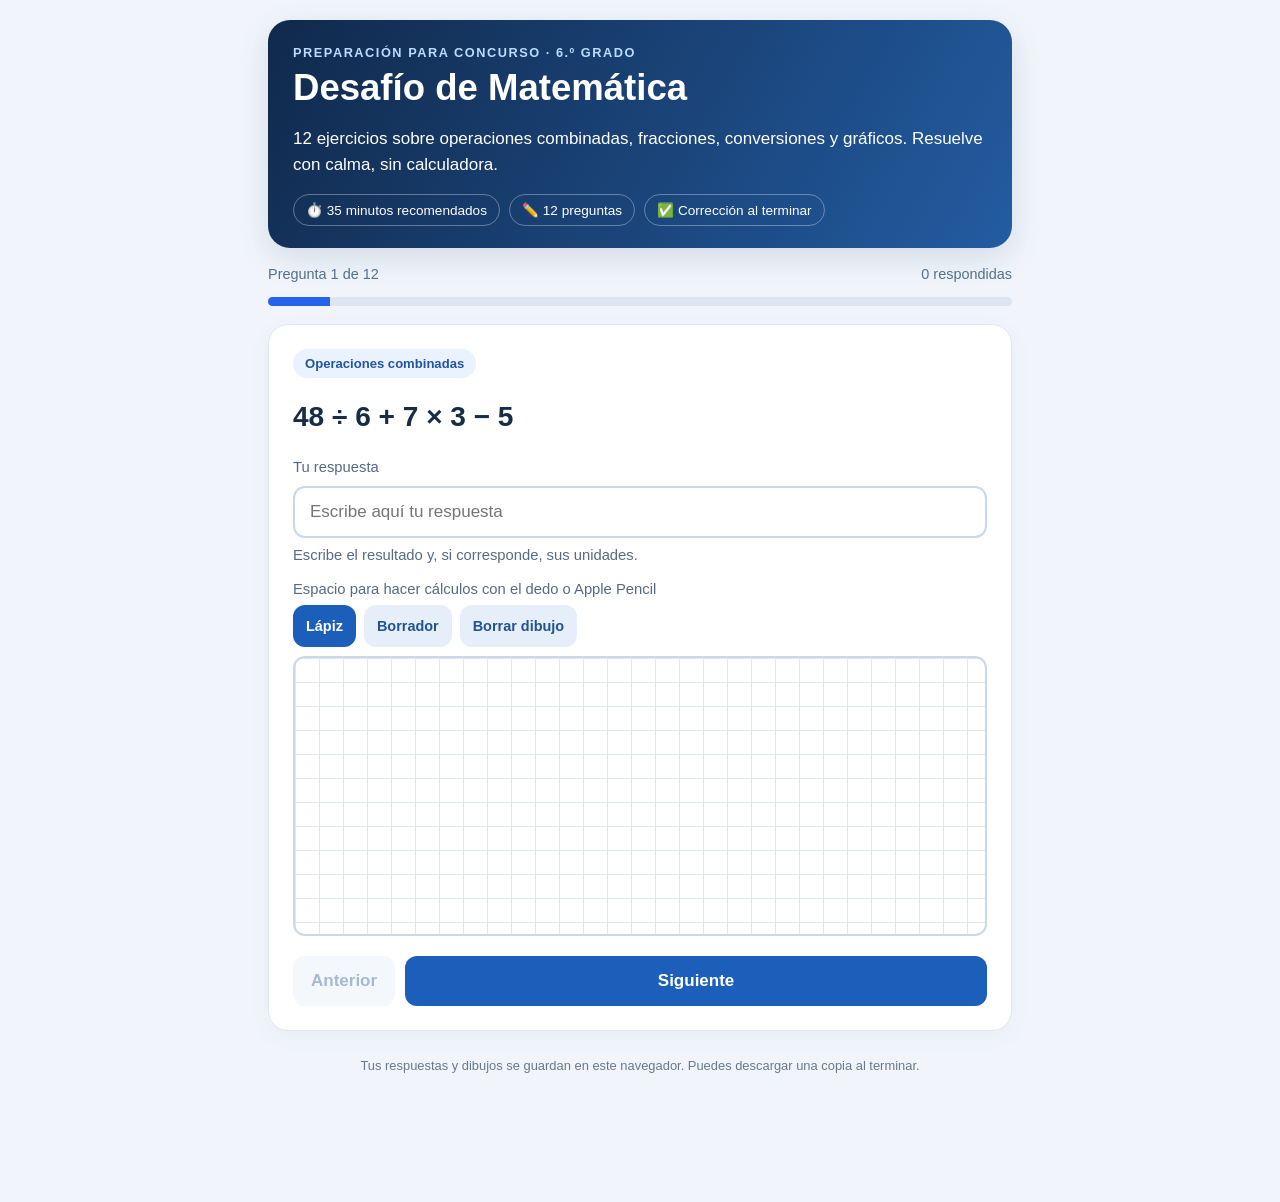
==== index.html @ 77cf6f6c "feat: publish sixth-grade math exam" ====
<!doctype html>
<html lang="es">
<head>
<meta charset="utf-8"><meta name="viewport" content="width=device-width, initial-scale=1, viewport-fit=cover">
<meta name="theme-color" content="#10294b"><title>Concurso de Matemática · Sexto grado</title>
<style>
:root{font-family:-apple-system,BlinkMacSystemFont,"Segoe UI",sans-serif;color:#172c45;background:#f1f5fb;font-size:17px}*{box-sizing:border-box}body{margin:0}.wrap{max-width:780px;margin:auto;padding:20px 18px 85px}.top{background:linear-gradient(120deg,#10294b,#235ca2);color:white;border-radius:22px;padding:25px 25px 22px;box-shadow:0 10px 32px #12345b21}h1{font-size:clamp(1.5rem,4vw,2.15rem);margin:7px 0}p{line-height:1.5}.eyebrow{font-size:.75rem;font-weight:800;letter-spacing:.12em;text-transform:uppercase;color:#bbdbff}.meta{display:flex;flex-wrap:wrap;gap:9px;margin-top:15px}.chip{border:1px solid #ffffff55;border-radius:99px;padding:7px 12px;font-size:.8rem}.progress{height:9px;background:#dce5f0;border-radius:50px;overflow:hidden;margin:15px 0 6px}.progress>div{height:100%;background:#2563eb;transition:width .2s}.status{display:flex;justify-content:space-between;align-items:center;gap:15px;margin-top:18px;font-size:.85rem;color:#52708d}.sheet{background:white;border:1px solid #dfe7f1;box-shadow:0 5px 25px #12345b0b;border-radius:20px;padding:24px;margin-top:18px}.topic{display:inline-flex;padding:7px 12px;background:#eaf2ff;border-radius:100px;font-size:.77rem;font-weight:750;color:#2255a0}.question{font-size:clamp(1.25rem,3.3vw,1.65rem);font-weight:750;line-height:1.45;margin:19px 0}.help{font-size:.87rem;color:#566a84}.input{font:inherit;border:2px solid #cad8e7;border-radius:12px;padding:14px 15px;width:100%;outline:none;margin:9px 0}.input:focus{border-color:#3679cf;box-shadow:0 0 0 4px #3679cf22}.btns{display:flex;gap:10px;margin:20px 0 0}.btn{border:0;border-radius:12px;font:inherit;font-weight:750;padding:14px 18px;cursor:pointer;min-height:50px}.primary{background:#1b5fbb;color:white;flex:1}.secondary{background:#e6eef9;color:#205390}.btn:disabled{opacity:.4;cursor:not-allowed}.visual{background:#f4f7fc;border:1px solid #e3eaf5;border-radius:12px;padding:17px 12px;margin:12px 0}.barrow{display:flex;align-items:center;gap:10px;margin:12px 0}.who{width:53px;font-weight:650}.bartrack{flex:1;background:#e0e8f3;height:21px;border-radius:5px;overflow:hidden}.barfill{background:#4a87d5;height:100%}.val{width:28px;font-variant-numeric:tabular-nums;text-align:right}.result{display:none}.results-head{padding:20px;border-radius:16px;background:#eff6ff;margin:18px 0}.score{font-weight:850;font-size:2.7rem;color:#205cae}.topic-result{display:flex;justify-content:space-between;border-bottom:1px solid #e1e8f1;padding:12px 0}.review{padding:15px 0;border-bottom:1px solid #e1e8f1}.bad{color:#a52c35}.good{color:#16724a}.review p{margin:7px 0}.small{font-size:.83rem;color:#586b7e}.actions{display:flex;gap:10px;flex-wrap:wrap;margin-top:22px}.actions .btn{flex:1}.footer{text-align:center;color:#66788e;font-size:.76rem;margin-top:25px}@media print{.top{background:#123c6a!important;-webkit-print-color-adjust:exact;print-color-adjust:exact}.btns,.actions,.status,.progress{display:none}.wrap{max-width:100%;padding:0}.sheet{break-inside:avoid}.result{display:block!important}}
.drawing-title{font-size:.87rem;color:#566a84;margin:18px 0 8px}.drawing-tools{display:flex;gap:8px;flex-wrap:wrap;margin-bottom:9px}.drawing-tools .btn{min-height:42px;padding:9px 13px;font-size:.85rem}.drawing-tools .selected{background:#1b5fbb;color:white}.drawing-wrap{border:2px solid #cad8e7;border-radius:12px;overflow:hidden;background-color:#fff;background-image:linear-gradient(#dce8f5 1px,transparent 1px),linear-gradient(90deg,#dce8f5 1px,transparent 1px);background-size:24px 24px}#drawing{display:block;width:100%;height:auto;aspect-ratio:5/2;touch-action:none;cursor:crosshair}.save-status{font-size:.78rem;min-height:1.3em;color:#52708d;margin:12px 0}.save-status.error{color:#a52c35;font-weight:700}.drawing-review{display:block;width:100%;max-width:620px;max-height:260px;object-fit:contain;border:1px solid #dce8f5;background:white;margin:8px 0}@media print{.drawing-tools,.export-action{display:none}#exam{display:none!important}}</style>
</head>
<body><main class="wrap">
<header class="top"><div class="eyebrow">Preparación para concurso · 6.º grado</div><h1>Desafío de Matemática</h1><p>12 ejercicios sobre operaciones combinadas, fracciones, conversiones y gráficos. Resuelve con calma, sin calculadora.</p><div class="meta"><span class="chip">⏱️ 35 minutos recomendados</span><span class="chip">✏️ 12 preguntas</span><span class="chip">✅ Corrección al terminar</span></div></header>
<section id="exam"><div class="status"><span id="count">Pregunta 1 de 12</span><span id="answered">0 respondidas</span></div><div class="progress"><div id="progress" style="width:0%"></div></div><section class="sheet"><span class="topic" id="topic"></span><div class="question" id="question"></div><div id="visual"></div><label for="answer" class="help">Tu respuesta</label><input id="answer" class="input" type="text" inputmode="text" autocomplete="off" spellcheck="false" placeholder="Escribe aquí tu respuesta" aria-label="Respuesta"><div id="tip" class="help"></div><div class="drawing-title">Espacio para hacer cálculos con el dedo o Apple Pencil</div><div class="drawing-tools"><button type="button" class="btn secondary selected" id="pen" aria-pressed="true">Lápiz</button><button type="button" class="btn secondary" id="eraser" aria-pressed="false">Borrador</button><button type="button" class="btn secondary" id="clear">Borrar dibujo</button></div><div class="drawing-wrap"><canvas id="drawing" aria-label="Espacio para escribir y dibujar la solución"></canvas></div><div class="btns"><button class="btn secondary" id="back">Anterior</button><button class="btn primary" id="next">Siguiente</button></div></section><p class="footer">Tus respuestas y dibujos se guardan en este navegador. Puedes descargar una copia al terminar.</p></section>
<div id="save-status" class="save-status" role="status" aria-live="polite"></div>
<section id="result" class="result sheet"><span class="topic">Informe de resultados</span><h2>¡Examen terminado!</h2><div class="results-head"><div class="score" id="score"></div><div id="summary"></div></div><h3>Resultado por tema</h3><div id="bytopic"></div><h3>Corrección de cada ejercicio</h3><div id="reviews"></div><div class="actions"><button class="btn secondary export-action" id="export">Descargar respuestas y dibujos</button><button class="btn secondary" onclick="window.print()">Imprimir o guardar PDF</button><button class="btn primary" id="restart">Hacerlo de nuevo</button></div></section>
</main>
<script>
'use strict';
const qs=[
{topic:'Operaciones combinadas',q:'48 ÷ 6 + 7 × 3 − 5',answers:['24'],display:'24',why:'Primero división y multiplicación: 8 + 21 − 5 = 24.'},
{topic:'Operaciones combinadas',q:'120 − [36 ÷ (3 + 3) × 4]',answers:['96'],display:'96',why:'(3 + 3) = 6. Después, de izquierda a derecha: 36 ÷ 6 × 4 = 24. Por último: 120 − 24 = 96.'},
{topic:'Operaciones combinadas',q:'5 × (18 − 6) + 3² × 2',answers:['78'],display:'78',why:'(18 − 6) = 12 y 3² = 9. Luego 5 × 12 + 9 × 2 = 60 + 18 = 78.'},
{topic:'Problemas típicos de fracciones',q:'Calcula 3/5 de 120.',answers:['72'],display:'72',why:'120 ÷ 5 × 3 = 72.'},
{topic:'Problemas típicos de fracciones',q:'¿Qué fracción de 45 representa 18? Simplifica.',answers:['2/5'],display:'2/5',why:'18/45, simplificando numerador y denominador entre 9, es 2/5.'},
{topic:'Problemas típicos de fracciones',q:'Los 3/4 de un número son 60. ¿Cuál es el número?',answers:['80'],display:'80',why:'Si 3/4 equivalen a 60, un cuarto es 20 y el total es 80.'},
{topic:'Conversión de unidades',q:'Convierte 3,75 km a metros.',answers:['3750'],display:'3750 m',why:'1 km = 1000 m. Por eso 3,75 × 1000 = 3750 m.'},
{topic:'Conversión de unidades',q:'Convierte 2 h 35 min a minutos.',answers:['155'],display:'155 minutos',why:'2 horas son 120 minutos; 120 + 35 = 155.'},
{topic:'Conversión de unidades',q:'Un tren sale a las 8:45 a. m. y llega a las 11:20 a. m. ¿Cuánto duró el viaje?',answers:['2h35min','155'],display:'2 h 35 min',why:'Desde 8:45 hasta 10:45 pasan 2 horas, y hasta las 11:20, 35 minutos más.'},
{topic:'Trabajo con gráficos',q:'En el gráfico, ¿cuántos libros leyeron entre Ana y Luis?',answers:['20'],display:'20 libros',why:'Ana leyó 12 libros y Luis 8; 12 + 8 = 20.'},
{topic:'Trabajo con gráficos',q:'¿Cuántos libros más leyó Ana que Marta?',answers:['6'],display:'6 libros',why:'Ana leyó 12 y Marta 6; 12 − 6 = 6.'},
{topic:'Trabajo con gráficos',q:'¿Qué fracción del total de libros corresponde a los de Luis? Simplifica.',answers:['4/13'],display:'4/13',why:'Se leyeron 12 + 8 + 6 = 26 libros. Luis leyó 8/26 = 4/13.'}
];
const $=id=>document.getElementById(id);let at=0;let responses=Array(qs.length).fill('');let strokes=Array.from({length:qs.length},()=>[]);let mode='pen',active=null,finished=false;const storageKey='examen_matematica_6to_ipad_v2';
const chart=`<div class="visual" role="img" aria-label="Libros leídos: Ana 12, Luis 8, Marta 6"><strong>Libros leídos durante un mes</strong>${[['Ana',12],['Luis',8],['Marta',6]].map(([n,v])=>`<div class="barrow"><span class="who">${n}</span><div class="bartrack"><div class="barfill" style="width:${v/12*100}%"></div></div><span class="val">${v}</span></div>`).join('')}</div>`;
function normalize(s){return String(s||'').toLowerCase().normalize('NFD').replace(/[\u0300-\u036f]/g,'').replace(/\s+/g,'').replace(/,/g,'.').replace(/minutos?|mins?\.?|horas?|hrs?\.?|metros?|m(?!in)|libros?/g,'').replace(/\.$/,'')}
function correct(q,a){return q.answers.some(x=>normalize(a)===normalize(x))}
function status(message,error=false){$('save-status').textContent=message;$('save-status').classList.toggle('error',error)}
function persist(){try{localStorage.setItem(storageKey,JSON.stringify({responses,strokes,at,finished}));status('Guardado en este navegador.')}catch(e){status('No se pudo guardar. Descarga una copia de tus respuestas antes de cerrar esta página.',true)}}
try{const data=JSON.parse(localStorage.getItem(storageKey)||'null');if(data&&Array.isArray(data.responses)&&data.responses.length===qs.length&&Array.isArray(data.strokes)&&data.strokes.length===qs.length){responses=data.responses.map(v=>typeof v==='string'?v:'');strokes=data.strokes.map(v=>Array.isArray(v)?v:[]);at=Number.isInteger(data.at)&&data.at>=0&&data.at<qs.length?data.at:0;finished=!!data.finished}}catch(e){setTimeout(()=>status('No se pudo recuperar el guardado anterior.',true),0)}
function save(){responses[at]=$('answer').value;persist()}
const canvas=$('drawing'),ctx=canvas.getContext('2d'),drawingWidth=900,drawingHeight=360;
function drawLine(c,line){if(!line.points?.length)return;c.globalCompositeOperation=line.mode==='eraser'?'destination-out':'source-over';c.beginPath();line.points.forEach(([x,y],i)=>i?c.lineTo(x*drawingWidth,y*drawingHeight):c.moveTo(x*drawingWidth,y*drawingHeight));c.strokeStyle='#17385e';c.lineWidth=line.mode==='eraser'?22:2.7;c.lineCap='round';c.lineJoin='round';c.stroke();if(line.points.length===1){c.beginPath();c.arc(line.points[0][0]*drawingWidth,line.points[0][1]*drawingHeight,c.lineWidth/2,0,Math.PI*2);c.fillStyle='#17385e';c.fill()}c.globalCompositeOperation='source-over'}
function redraw(){const r=canvas.getBoundingClientRect(),dpr=window.devicePixelRatio||1;if(!r.width||!r.height)return;canvas.width=Math.round(r.width*dpr);canvas.height=Math.round(r.height*dpr);ctx.setTransform(canvas.width/drawingWidth,0,0,canvas.height/drawingHeight,0,0);ctx.clearRect(0,0,drawingWidth,drawingHeight);strokes[at].forEach(line=>drawLine(ctx,line))}
function point(e){const r=canvas.getBoundingClientRect();return [Math.max(0,Math.min(1,(e.clientX-r.left)/r.width)),Math.max(0,Math.min(1,(e.clientY-r.top)/r.height))]}
canvas.addEventListener('pointerdown',e=>{if(active||e.button!==0)return;canvas.setPointerCapture(e.pointerId);active={id:e.pointerId,line:{mode,points:[point(e)]}};strokes[at].push(active.line);redraw();e.preventDefault()});
canvas.addEventListener('pointermove',e=>{if(!active||e.pointerId!==active.id)return;active.line.points.push(point(e));redraw();e.preventDefault()});
function endStroke(e){if(!active||e.pointerId!==active.id)return;if(e.type==='pointerup')active.line.points.push(point(e));active=null;persist();redraw()}
canvas.addEventListener('pointerup',endStroke);canvas.addEventListener('pointercancel',endStroke);canvas.addEventListener('lostpointercapture',endStroke);
function setMode(value){mode=value;for(const name of ['pen','eraser']){$(name).classList.toggle('selected',name===value);$(name).setAttribute('aria-pressed',String(name===value))}}
$('pen').onclick=()=>setMode('pen');$('eraser').onclick=()=>setMode('eraser');$('clear').onclick=()=>{if(strokes[at].length&&confirm('¿Borrar el dibujo de esta pregunta?')){strokes[at]=[];redraw();persist()}};
new ResizeObserver(redraw).observe(canvas);window.addEventListener('resize',redraw);
function render(){let q=qs[at];$('count').textContent=`Pregunta ${at+1} de ${qs.length}`;$('answered').textContent=`${responses.filter(x=>x.trim()).length} respondidas`;$('progress').style.width=`${(at+1)/qs.length*100}%`;$('topic').textContent=q.topic;$('question').textContent=q.q;$('visual').innerHTML=at>=9?chart:'';$('answer').value=responses[at];$('tip').textContent=at===8?'Puedes responder, por ejemplo, «2 h 35 min» o en minutos.':at===4||at===11?'Escribe la fracción como a/b.':'Escribe el resultado y, si corresponde, sus unidades.';$('back').disabled=at===0;$('next').textContent=at===qs.length-1?'Terminar y corregir':'Siguiente';redraw();window.scrollTo({top:0,behavior:'smooth'})}
$('answer').addEventListener('input',()=>{responses[at]=$('answer').value;persist();$('answered').textContent=`${responses.filter((x,i)=>i===at?$('answer').value.trim():x.trim()).filter(Boolean).length} respondidas`});
$('answer').addEventListener('keydown',e=>{if(e.key==='Enter'){e.preventDefault();$('next').click()}});
$('back').addEventListener('click',()=>{save();if(at>0){at--;persist();render()}});
$('next').addEventListener('click',()=>{save();if(at<qs.length-1){at++;persist();render()}else{if(responses.some(x=>!x.trim())&&!confirm('Hay preguntas sin responder. ¿Deseas terminar y corregir?'))return;grade()}});
function grade(){finished=true;persist();let total=qs.reduce((n,q,i)=>n+(correct(q,responses[i])?1:0),0);$('exam').style.display='none';$('result').style.display='block';$('score').textContent=`${total} / ${qs.length}`;$('summary').textContent=total>=10?'¡Muy bien! Podemos avanzar a ejercicios más difíciles.':total>=7?'Buen comienzo. Conviene reforzar los temas con errores.':total>=4?'Necesitamos practicar procedimientos básicos y volver a intentar.':'Vamos a reforzar los fundamentos paso a paso.';let topics=[...new Set(qs.map(q=>q.topic))];$('bytopic').innerHTML=topics.map(t=>{let ids=qs.map((q,i)=>q.topic===t?i:-1).filter(i=>i>=0);return `<div class="topic-result"><span>${t}</span><strong>${ids.filter(i=>correct(qs[i],responses[i])).length} / ${ids.length}</strong></div>`}).join('');$('reviews').innerHTML=qs.map((q,i)=>`<div class="review"><div class="small">${i+1}. ${q.topic}</div><strong>${q.q}</strong>${i>=9?chart:''}<p class="${correct(q,responses[i])?'good':'bad'}">${correct(q,responses[i])?'✓ Correcto':'✗ Revisar'} · Tu respuesta: ${escapeHtml(responses[i]||'(sin responder)')}</p><p><b>Respuesta:</b> ${q.display}</p><p class="small">${q.why}</p>${drawingImage(i)}</div>`).join('');window.scrollTo({top:0,behavior:'smooth'})}
function escapeHtml(str){return str.replace(/[&<>"']/g,ch=>({'&':'&amp;','<':'&lt;','>':'&gt;','"':'&quot;',"'":'&#39;'}[ch]))}
function drawingImage(i){if(!strokes[i].length)return '';const c=document.createElement('canvas');c.width=drawingWidth;c.height=drawingHeight;const x=c.getContext('2d');strokes[i].forEach(line=>drawLine(x,line));x.globalCompositeOperation='destination-over';x.fillStyle='#fff';x.fillRect(0,0,c.width,c.height);return `<img class="drawing-review" alt="Cálculos dibujados para la pregunta ${i+1}" src="${c.toDataURL('image/png')}">`}
$('export').onclick=()=>{const title='Respuestas y dibujos · Desafío de Matemática';const content=`<!doctype html><html lang="es"><meta charset="utf-8"><title>${title}</title><style>body{font:17px system-ui;max-width:800px;margin:30px auto;padding:15px;color:#172c45}article{break-inside:avoid;border-bottom:1px solid #ccd8e5;padding:14px 0}img{width:100%;max-width:700px;border:1px solid #ccd8e5}p{line-height:1.5}.visual{background:#f4f7fc;border:1px solid #e3eaf5;border-radius:12px;padding:17px 12px;margin:12px 0}.barrow{display:flex;align-items:center;gap:10px;margin:12px 0}.who{width:53px;font-weight:650}.bartrack{flex:1;background:#e0e8f3;height:21px;border-radius:5px;overflow:hidden}.barfill{background:#4a87d5;height:100%}.val{width:28px;font-variant-numeric:tabular-nums;text-align:right}</style><h1>${title}</h1><p>Resultado: ${$('score').textContent}</p>${qs.map((q,i)=>`<article><h2>${i+1}. ${escapeHtml(q.q)}</h2>${i>=9?chart:''}<p><b>Tu respuesta:</b> ${escapeHtml(responses[i]||'(sin responder)')}</p><p><b>Corrección:</b> ${correct(q,responses[i])?'Correcto':'Revisar'} · ${escapeHtml(q.display)}</p><p>${escapeHtml(q.why)}</p>${drawingImage(i)}</article>`).join('')}</html>`;const url=URL.createObjectURL(new Blob([content],{type:'text/html;charset=utf-8'}));const a=document.createElement('a');a.href=url;a.download='respuestas_matematica_6to.html';a.click();setTimeout(()=>URL.revokeObjectURL(url),60000)};
$('restart').addEventListener('click',()=>{if(!confirm('¿Borrar todas las respuestas y dibujos y empezar de nuevo?'))return;responses=Array(qs.length).fill('');strokes=Array.from({length:qs.length},()=>[]);at=0;finished=false;persist();$('result').style.display='none';$('exam').style.display='block';render()});render();if(finished)grade();
</script></body></html>
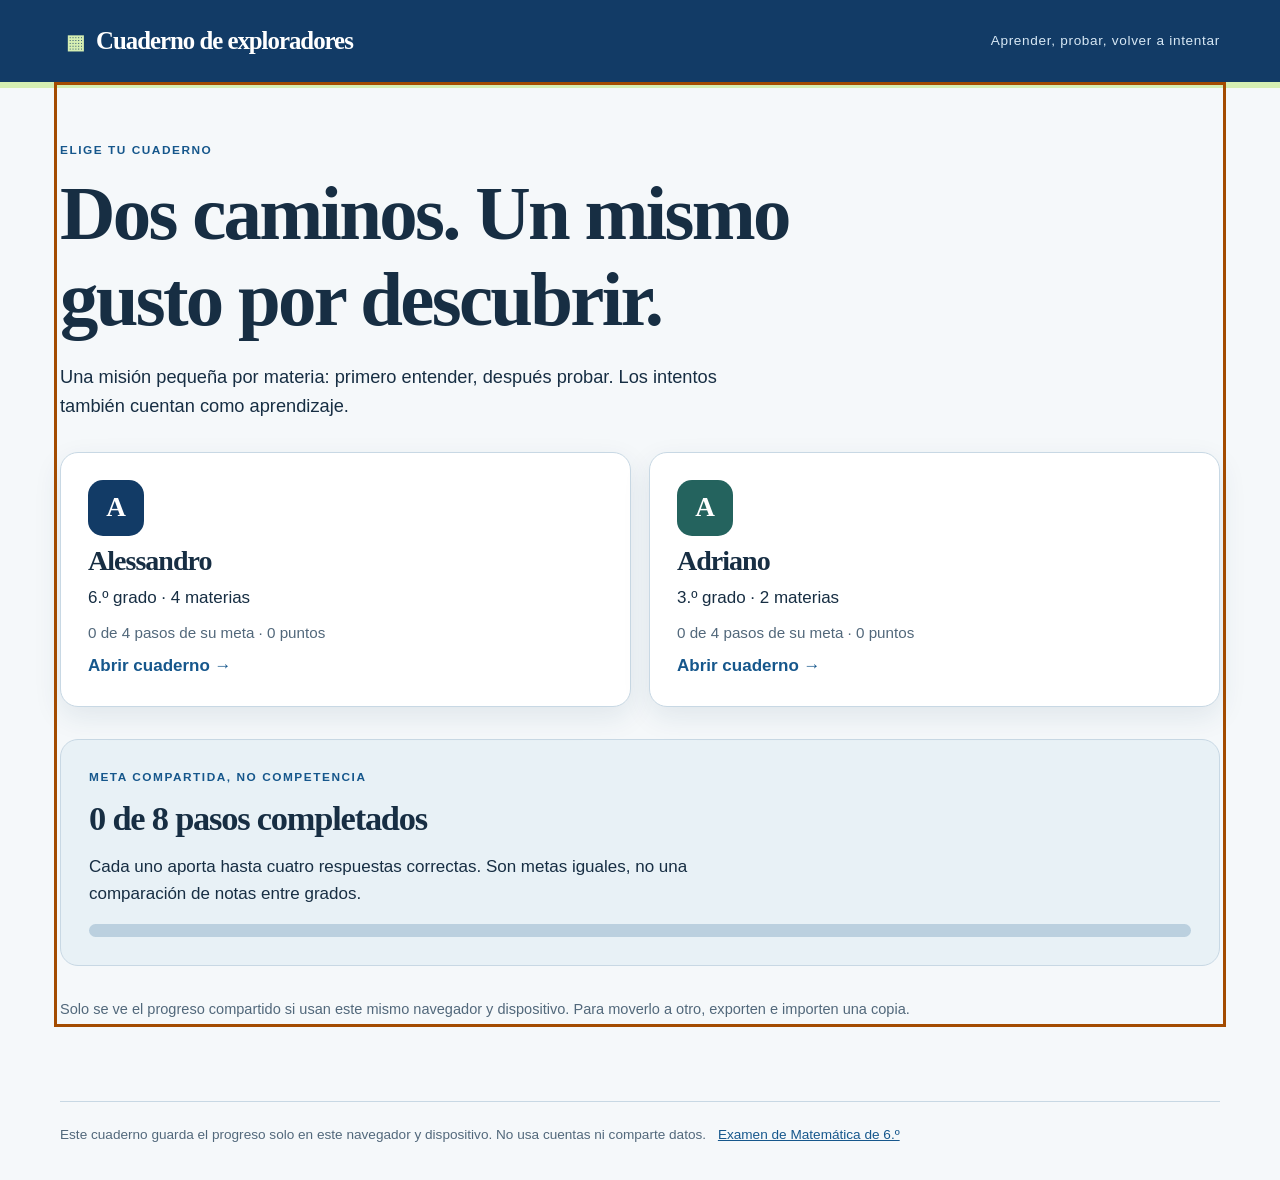
==== commit 557b77ce: "feat: publish learning portal with six pilot missions" ====
--- a/index.html
+++ b/index.html
@@ -1,61 +1,18 @@
 <!doctype html>
 <html lang="es">
 <head>
-<meta charset="utf-8"><meta name="viewport" content="width=device-width, initial-scale=1, viewport-fit=cover">
-<meta name="theme-color" content="#10294b"><title>Concurso de Matemática · Sexto grado</title>
-<style>
-:root{font-family:-apple-system,BlinkMacSystemFont,"Segoe UI",sans-serif;color:#172c45;background:#f1f5fb;font-size:17px}*{box-sizing:border-box}body{margin:0}.wrap{max-width:780px;margin:auto;padding:20px 18px 85px}.top{background:linear-gradient(120deg,#10294b,#235ca2);color:white;border-radius:22px;padding:25px 25px 22px;box-shadow:0 10px 32px #12345b21}h1{font-size:clamp(1.5rem,4vw,2.15rem);margin:7px 0}p{line-height:1.5}.eyebrow{font-size:.75rem;font-weight:800;letter-spacing:.12em;text-transform:uppercase;color:#bbdbff}.meta{display:flex;flex-wrap:wrap;gap:9px;margin-top:15px}.chip{border:1px solid #ffffff55;border-radius:99px;padding:7px 12px;font-size:.8rem}.progress{height:9px;background:#dce5f0;border-radius:50px;overflow:hidden;margin:15px 0 6px}.progress>div{height:100%;background:#2563eb;transition:width .2s}.status{display:flex;justify-content:space-between;align-items:center;gap:15px;margin-top:18px;font-size:.85rem;color:#52708d}.sheet{background:white;border:1px solid #dfe7f1;box-shadow:0 5px 25px #12345b0b;border-radius:20px;padding:24px;margin-top:18px}.topic{display:inline-flex;padding:7px 12px;background:#eaf2ff;border-radius:100px;font-size:.77rem;font-weight:750;color:#2255a0}.question{font-size:clamp(1.25rem,3.3vw,1.65rem);font-weight:750;line-height:1.45;margin:19px 0}.help{font-size:.87rem;color:#566a84}.input{font:inherit;border:2px solid #cad8e7;border-radius:12px;padding:14px 15px;width:100%;outline:none;margin:9px 0}.input:focus{border-color:#3679cf;box-shadow:0 0 0 4px #3679cf22}.btns{display:flex;gap:10px;margin:20px 0 0}.btn{border:0;border-radius:12px;font:inherit;font-weight:750;padding:14px 18px;cursor:pointer;min-height:50px}.primary{background:#1b5fbb;color:white;flex:1}.secondary{background:#e6eef9;color:#205390}.btn:disabled{opacity:.4;cursor:not-allowed}.visual{background:#f4f7fc;border:1px solid #e3eaf5;border-radius:12px;padding:17px 12px;margin:12px 0}.barrow{display:flex;align-items:center;gap:10px;margin:12px 0}.who{width:53px;font-weight:650}.bartrack{flex:1;background:#e0e8f3;height:21px;border-radius:5px;overflow:hidden}.barfill{background:#4a87d5;height:100%}.val{width:28px;font-variant-numeric:tabular-nums;text-align:right}.result{display:none}.results-head{padding:20px;border-radius:16px;background:#eff6ff;margin:18px 0}.score{font-weight:850;font-size:2.7rem;color:#205cae}.topic-result{display:flex;justify-content:space-between;border-bottom:1px solid #e1e8f1;padding:12px 0}.review{padding:15px 0;border-bottom:1px solid #e1e8f1}.bad{color:#a52c35}.good{color:#16724a}.review p{margin:7px 0}.small{font-size:.83rem;color:#586b7e}.actions{display:flex;gap:10px;flex-wrap:wrap;margin-top:22px}.actions .btn{flex:1}.footer{text-align:center;color:#66788e;font-size:.76rem;margin-top:25px}@media print{.top{background:#123c6a!important;-webkit-print-color-adjust:exact;print-color-adjust:exact}.btns,.actions,.status,.progress{display:none}.wrap{max-width:100%;padding:0}.sheet{break-inside:avoid}.result{display:block!important}}
-.drawing-title{font-size:.87rem;color:#566a84;margin:18px 0 8px}.drawing-tools{display:flex;gap:8px;flex-wrap:wrap;margin-bottom:9px}.drawing-tools .btn{min-height:42px;padding:9px 13px;font-size:.85rem}.drawing-tools .selected{background:#1b5fbb;color:white}.drawing-wrap{border:2px solid #cad8e7;border-radius:12px;overflow:hidden;background-color:#fff;background-image:linear-gradient(#dce8f5 1px,transparent 1px),linear-gradient(90deg,#dce8f5 1px,transparent 1px);background-size:24px 24px}#drawing{display:block;width:100%;height:auto;aspect-ratio:5/2;touch-action:none;cursor:crosshair}.save-status{font-size:.78rem;min-height:1.3em;color:#52708d;margin:12px 0}.save-status.error{color:#a52c35;font-weight:700}.drawing-review{display:block;width:100%;max-width:620px;max-height:260px;object-fit:contain;border:1px solid #dce8f5;background:white;margin:8px 0}@media print{.drawing-tools,.export-action{display:none}#exam{display:none!important}}</style>
+  <meta charset="utf-8">
+  <meta name="viewport" content="width=device-width, initial-scale=1">
+  <meta name="theme-color" content="#123b66">
+  <title>Cuaderno de exploradores</title>
+  <link rel="stylesheet" href="css/style.css">
+  <script type="module" src="js/app.mjs"></script>
 </head>
-<body><main class="wrap">
-<header class="top"><div class="eyebrow">Preparación para concurso · 6.º grado</div><h1>Desafío de Matemática</h1><p>12 ejercicios sobre operaciones combinadas, fracciones, conversiones y gráficos. Resuelve con calma, sin calculadora.</p><div class="meta"><span class="chip">⏱️ 35 minutos recomendados</span><span class="chip">✏️ 12 preguntas</span><span class="chip">✅ Corrección al terminar</span></div></header>
-<section id="exam"><div class="status"><span id="count">Pregunta 1 de 12</span><span id="answered">0 respondidas</span></div><div class="progress"><div id="progress" style="width:0%"></div></div><section class="sheet"><span class="topic" id="topic"></span><div class="question" id="question"></div><div id="visual"></div><label for="answer" class="help">Tu respuesta</label><input id="answer" class="input" type="text" inputmode="text" autocomplete="off" spellcheck="false" placeholder="Escribe aquí tu respuesta" aria-label="Respuesta"><div id="tip" class="help"></div><div class="drawing-title">Espacio para hacer cálculos con el dedo o Apple Pencil</div><div class="drawing-tools"><button type="button" class="btn secondary selected" id="pen" aria-pressed="true">Lápiz</button><button type="button" class="btn secondary" id="eraser" aria-pressed="false">Borrador</button><button type="button" class="btn secondary" id="clear">Borrar dibujo</button></div><div class="drawing-wrap"><canvas id="drawing" aria-label="Espacio para escribir y dibujar la solución"></canvas></div><div class="btns"><button class="btn secondary" id="back">Anterior</button><button class="btn primary" id="next">Siguiente</button></div></section><p class="footer">Tus respuestas y dibujos se guardan en este navegador. Puedes descargar una copia al terminar.</p></section>
-<div id="save-status" class="save-status" role="status" aria-live="polite"></div>
-<section id="result" class="result sheet"><span class="topic">Informe de resultados</span><h2>¡Examen terminado!</h2><div class="results-head"><div class="score" id="score"></div><div id="summary"></div></div><h3>Resultado por tema</h3><div id="bytopic"></div><h3>Corrección de cada ejercicio</h3><div id="reviews"></div><div class="actions"><button class="btn secondary export-action" id="export">Descargar respuestas y dibujos</button><button class="btn secondary" onclick="window.print()">Imprimir o guardar PDF</button><button class="btn primary" id="restart">Hacerlo de nuevo</button></div></section>
-</main>
-<script>
-'use strict';
-const qs=[
-{topic:'Operaciones combinadas',q:'48 ÷ 6 + 7 × 3 − 5',answers:['24'],display:'24',why:'Primero división y multiplicación: 8 + 21 − 5 = 24.'},
-{topic:'Operaciones combinadas',q:'120 − [36 ÷ (3 + 3) × 4]',answers:['96'],display:'96',why:'(3 + 3) = 6. Después, de izquierda a derecha: 36 ÷ 6 × 4 = 24. Por último: 120 − 24 = 96.'},
-{topic:'Operaciones combinadas',q:'5 × (18 − 6) + 3² × 2',answers:['78'],display:'78',why:'(18 − 6) = 12 y 3² = 9. Luego 5 × 12 + 9 × 2 = 60 + 18 = 78.'},
-{topic:'Problemas típicos de fracciones',q:'Calcula 3/5 de 120.',answers:['72'],display:'72',why:'120 ÷ 5 × 3 = 72.'},
-{topic:'Problemas típicos de fracciones',q:'¿Qué fracción de 45 representa 18? Simplifica.',answers:['2/5'],display:'2/5',why:'18/45, simplificando numerador y denominador entre 9, es 2/5.'},
-{topic:'Problemas típicos de fracciones',q:'Los 3/4 de un número son 60. ¿Cuál es el número?',answers:['80'],display:'80',why:'Si 3/4 equivalen a 60, un cuarto es 20 y el total es 80.'},
-{topic:'Conversión de unidades',q:'Convierte 3,75 km a metros.',answers:['3750'],display:'3750 m',why:'1 km = 1000 m. Por eso 3,75 × 1000 = 3750 m.'},
-{topic:'Conversión de unidades',q:'Convierte 2 h 35 min a minutos.',answers:['155'],display:'155 minutos',why:'2 horas son 120 minutos; 120 + 35 = 155.'},
-{topic:'Conversión de unidades',q:'Un tren sale a las 8:45 a. m. y llega a las 11:20 a. m. ¿Cuánto duró el viaje?',answers:['2h35min','155'],display:'2 h 35 min',why:'Desde 8:45 hasta 10:45 pasan 2 horas, y hasta las 11:20, 35 minutos más.'},
-{topic:'Trabajo con gráficos',q:'En el gráfico, ¿cuántos libros leyeron entre Ana y Luis?',answers:['20'],display:'20 libros',why:'Ana leyó 12 libros y Luis 8; 12 + 8 = 20.'},
-{topic:'Trabajo con gráficos',q:'¿Cuántos libros más leyó Ana que Marta?',answers:['6'],display:'6 libros',why:'Ana leyó 12 y Marta 6; 12 − 6 = 6.'},
-{topic:'Trabajo con gráficos',q:'¿Qué fracción del total de libros corresponde a los de Luis? Simplifica.',answers:['4/13'],display:'4/13',why:'Se leyeron 12 + 8 + 6 = 26 libros. Luis leyó 8/26 = 4/13.'}
-];
-const $=id=>document.getElementById(id);let at=0;let responses=Array(qs.length).fill('');let strokes=Array.from({length:qs.length},()=>[]);let mode='pen',active=null,finished=false;const storageKey='examen_matematica_6to_ipad_v2';
-const chart=`<div class="visual" role="img" aria-label="Libros leídos: Ana 12, Luis 8, Marta 6"><strong>Libros leídos durante un mes</strong>${[['Ana',12],['Luis',8],['Marta',6]].map(([n,v])=>`<div class="barrow"><span class="who">${n}</span><div class="bartrack"><div class="barfill" style="width:${v/12*100}%"></div></div><span class="val">${v}</span></div>`).join('')}</div>`;
-function normalize(s){return String(s||'').toLowerCase().normalize('NFD').replace(/[\u0300-\u036f]/g,'').replace(/\s+/g,'').replace(/,/g,'.').replace(/minutos?|mins?\.?|horas?|hrs?\.?|metros?|m(?!in)|libros?/g,'').replace(/\.$/,'')}
-function correct(q,a){return q.answers.some(x=>normalize(a)===normalize(x))}
-function status(message,error=false){$('save-status').textContent=message;$('save-status').classList.toggle('error',error)}
-function persist(){try{localStorage.setItem(storageKey,JSON.stringify({responses,strokes,at,finished}));status('Guardado en este navegador.')}catch(e){status('No se pudo guardar. Descarga una copia de tus respuestas antes de cerrar esta página.',true)}}
-try{const data=JSON.parse(localStorage.getItem(storageKey)||'null');if(data&&Array.isArray(data.responses)&&data.responses.length===qs.length&&Array.isArray(data.strokes)&&data.strokes.length===qs.length){responses=data.responses.map(v=>typeof v==='string'?v:'');strokes=data.strokes.map(v=>Array.isArray(v)?v:[]);at=Number.isInteger(data.at)&&data.at>=0&&data.at<qs.length?data.at:0;finished=!!data.finished}}catch(e){setTimeout(()=>status('No se pudo recuperar el guardado anterior.',true),0)}
-function save(){responses[at]=$('answer').value;persist()}
-const canvas=$('drawing'),ctx=canvas.getContext('2d'),drawingWidth=900,drawingHeight=360;
-function drawLine(c,line){if(!line.points?.length)return;c.globalCompositeOperation=line.mode==='eraser'?'destination-out':'source-over';c.beginPath();line.points.forEach(([x,y],i)=>i?c.lineTo(x*drawingWidth,y*drawingHeight):c.moveTo(x*drawingWidth,y*drawingHeight));c.strokeStyle='#17385e';c.lineWidth=line.mode==='eraser'?22:2.7;c.lineCap='round';c.lineJoin='round';c.stroke();if(line.points.length===1){c.beginPath();c.arc(line.points[0][0]*drawingWidth,line.points[0][1]*drawingHeight,c.lineWidth/2,0,Math.PI*2);c.fillStyle='#17385e';c.fill()}c.globalCompositeOperation='source-over'}
-function redraw(){const r=canvas.getBoundingClientRect(),dpr=window.devicePixelRatio||1;if(!r.width||!r.height)return;canvas.width=Math.round(r.width*dpr);canvas.height=Math.round(r.height*dpr);ctx.setTransform(canvas.width/drawingWidth,0,0,canvas.height/drawingHeight,0,0);ctx.clearRect(0,0,drawingWidth,drawingHeight);strokes[at].forEach(line=>drawLine(ctx,line))}
-function point(e){const r=canvas.getBoundingClientRect();return [Math.max(0,Math.min(1,(e.clientX-r.left)/r.width)),Math.max(0,Math.min(1,(e.clientY-r.top)/r.height))]}
-canvas.addEventListener('pointerdown',e=>{if(active||e.button!==0)return;canvas.setPointerCapture(e.pointerId);active={id:e.pointerId,line:{mode,points:[point(e)]}};strokes[at].push(active.line);redraw();e.preventDefault()});
-canvas.addEventListener('pointermove',e=>{if(!active||e.pointerId!==active.id)return;active.line.points.push(point(e));redraw();e.preventDefault()});
-function endStroke(e){if(!active||e.pointerId!==active.id)return;if(e.type==='pointerup')active.line.points.push(point(e));active=null;persist();redraw()}
-canvas.addEventListener('pointerup',endStroke);canvas.addEventListener('pointercancel',endStroke);canvas.addEventListener('lostpointercapture',endStroke);
-function setMode(value){mode=value;for(const name of ['pen','eraser']){$(name).classList.toggle('selected',name===value);$(name).setAttribute('aria-pressed',String(name===value))}}
-$('pen').onclick=()=>setMode('pen');$('eraser').onclick=()=>setMode('eraser');$('clear').onclick=()=>{if(strokes[at].length&&confirm('¿Borrar el dibujo de esta pregunta?')){strokes[at]=[];redraw();persist()}};
-new ResizeObserver(redraw).observe(canvas);window.addEventListener('resize',redraw);
-function render(){let q=qs[at];$('count').textContent=`Pregunta ${at+1} de ${qs.length}`;$('answered').textContent=`${responses.filter(x=>x.trim()).length} respondidas`;$('progress').style.width=`${(at+1)/qs.length*100}%`;$('topic').textContent=q.topic;$('question').textContent=q.q;$('visual').innerHTML=at>=9?chart:'';$('answer').value=responses[at];$('tip').textContent=at===8?'Puedes responder, por ejemplo, «2 h 35 min» o en minutos.':at===4||at===11?'Escribe la fracción como a/b.':'Escribe el resultado y, si corresponde, sus unidades.';$('back').disabled=at===0;$('next').textContent=at===qs.length-1?'Terminar y corregir':'Siguiente';redraw();window.scrollTo({top:0,behavior:'smooth'})}
-$('answer').addEventListener('input',()=>{responses[at]=$('answer').value;persist();$('answered').textContent=`${responses.filter((x,i)=>i===at?$('answer').value.trim():x.trim()).filter(Boolean).length} respondidas`});
-$('answer').addEventListener('keydown',e=>{if(e.key==='Enter'){e.preventDefault();$('next').click()}});
-$('back').addEventListener('click',()=>{save();if(at>0){at--;persist();render()}});
-$('next').addEventListener('click',()=>{save();if(at<qs.length-1){at++;persist();render()}else{if(responses.some(x=>!x.trim())&&!confirm('Hay preguntas sin responder. ¿Deseas terminar y corregir?'))return;grade()}});
-function grade(){finished=true;persist();let total=qs.reduce((n,q,i)=>n+(correct(q,responses[i])?1:0),0);$('exam').style.display='none';$('result').style.display='block';$('score').textContent=`${total} / ${qs.length}`;$('summary').textContent=total>=10?'¡Muy bien! Podemos avanzar a ejercicios más difíciles.':total>=7?'Buen comienzo. Conviene reforzar los temas con errores.':total>=4?'Necesitamos practicar procedimientos básicos y volver a intentar.':'Vamos a reforzar los fundamentos paso a paso.';let topics=[...new Set(qs.map(q=>q.topic))];$('bytopic').innerHTML=topics.map(t=>{let ids=qs.map((q,i)=>q.topic===t?i:-1).filter(i=>i>=0);return `<div class="topic-result"><span>${t}</span><strong>${ids.filter(i=>correct(qs[i],responses[i])).length} / ${ids.length}</strong></div>`}).join('');$('reviews').innerHTML=qs.map((q,i)=>`<div class="review"><div class="small">${i+1}. ${q.topic}</div><strong>${q.q}</strong>${i>=9?chart:''}<p class="${correct(q,responses[i])?'good':'bad'}">${correct(q,responses[i])?'✓ Correcto':'✗ Revisar'} · Tu respuesta: ${escapeHtml(responses[i]||'(sin responder)')}</p><p><b>Respuesta:</b> ${q.display}</p><p class="small">${q.why}</p>${drawingImage(i)}</div>`).join('');window.scrollTo({top:0,behavior:'smooth'})}
-function escapeHtml(str){return str.replace(/[&<>"']/g,ch=>({'&':'&amp;','<':'&lt;','>':'&gt;','"':'&quot;',"'":'&#39;'}[ch]))}
-function drawingImage(i){if(!strokes[i].length)return '';const c=document.createElement('canvas');c.width=drawingWidth;c.height=drawingHeight;const x=c.getContext('2d');strokes[i].forEach(line=>drawLine(x,line));x.globalCompositeOperation='destination-over';x.fillStyle='#fff';x.fillRect(0,0,c.width,c.height);return `<img class="drawing-review" alt="Cálculos dibujados para la pregunta ${i+1}" src="${c.toDataURL('image/png')}">`}
-$('export').onclick=()=>{const title='Respuestas y dibujos · Desafío de Matemática';const content=`<!doctype html><html lang="es"><meta charset="utf-8"><title>${title}</title><style>body{font:17px system-ui;max-width:800px;margin:30px auto;padding:15px;color:#172c45}article{break-inside:avoid;border-bottom:1px solid #ccd8e5;padding:14px 0}img{width:100%;max-width:700px;border:1px solid #ccd8e5}p{line-height:1.5}.visual{background:#f4f7fc;border:1px solid #e3eaf5;border-radius:12px;padding:17px 12px;margin:12px 0}.barrow{display:flex;align-items:center;gap:10px;margin:12px 0}.who{width:53px;font-weight:650}.bartrack{flex:1;background:#e0e8f3;height:21px;border-radius:5px;overflow:hidden}.barfill{background:#4a87d5;height:100%}.val{width:28px;font-variant-numeric:tabular-nums;text-align:right}</style><h1>${title}</h1><p>Resultado: ${$('score').textContent}</p>${qs.map((q,i)=>`<article><h2>${i+1}. ${escapeHtml(q.q)}</h2>${i>=9?chart:''}<p><b>Tu respuesta:</b> ${escapeHtml(responses[i]||'(sin responder)')}</p><p><b>Corrección:</b> ${correct(q,responses[i])?'Correcto':'Revisar'} · ${escapeHtml(q.display)}</p><p>${escapeHtml(q.why)}</p>${drawingImage(i)}</article>`).join('')}</html>`;const url=URL.createObjectURL(new Blob([content],{type:'text/html;charset=utf-8'}));const a=document.createElement('a');a.href=url;a.download='respuestas_matematica_6to.html';a.click();setTimeout(()=>URL.revokeObjectURL(url),60000)};
-$('restart').addEventListener('click',()=>{if(!confirm('¿Borrar todas las respuestas y dibujos y empezar de nuevo?'))return;responses=Array(qs.length).fill('');strokes=Array.from({length:qs.length},()=>[]);at=0;finished=false;persist();$('result').style.display='none';$('exam').style.display='block';render()});render();if(finished)grade();
-</script></body></html>
+<body>
+  <a class="skip" href="#main">Ir al contenido</a>
+  <header class="masthead"><div class="wrap masthead-inner"><button id="home" class="brand">Cuaderno<span> de exploradores</span></button><span class="mast-note">Aprender, probar, volver a intentar</span></div></header>
+  <main id="main" class="wrap" tabindex="-1"></main>
+  <footer class="wrap footer">Este cuaderno guarda el progreso solo en este navegador y dispositivo. No usa cuentas ni comparte datos. <a href="activities/matematica-6to.html">Examen de Matemática de 6.º</a></footer>
+  <input id="import-file" type="file" accept="application/json,.json" hidden>
+</body>
+</html>
--- a/css/style.css
+++ b/css/style.css
@@ -0,0 +1,488 @@
+:root {
+  color-scheme:light;
+  --navy:#123b66;
+  --blue:#16578c;
+  --ink:#172e43;
+  --muted:#52687b;
+  --paper:#f5f8fa;
+  --white:#fff;
+  --line:#c8d8e4;
+  --lime:#d5eeb2;
+  --focus:#a34b00;
+  --shadow:0 10px 28px #163d6418;
+  font-family:Trebuchet MS,Arial,sans-serif
+}
+* {
+  box-sizing:border-box
+}
+html {
+  scroll-behavior:smooth
+}
+body {
+  margin:0;
+  background:var(--paper);
+  color:var(--ink);
+  font-size:17px;
+  line-height:1.55
+}
+button,textarea {
+  font:inherit
+}
+button {
+  cursor:pointer
+}
+button:disabled {
+  cursor:default
+}
+.wrap {
+  width:min(1160px,calc(100% - 40px));
+  margin-inline:auto
+}
+.skip {
+  position:absolute;
+  top:-100px;
+  left:12px;
+  background:#fff;
+  padding:8px;
+  z-index:10
+}
+.skip:focus {
+  top:8px
+}
+a {
+  color:var(--blue)
+}
+:focus-visible {
+  outline:3px solid var(--focus);
+  outline-offset:3px
+}
+.masthead {
+  background:var(--navy);
+  color:#fff;
+  border-bottom:6px solid var(--lime)
+}
+.masthead-inner {
+  min-height:82px;
+  display:flex;
+  align-items:center;
+  justify-content:space-between;
+  gap:20px
+}
+.brand {
+  border:0;
+  background:none;
+  color:white;
+  font-family:Georgia,serif;
+  font-weight:bold;
+  font-size:1.55rem;
+  letter-spacing:-.04em;
+  text-align:left
+}
+.brand::before {
+  content:'▦';
+  font-family:Arial,sans-serif;
+  color:var(--lime);
+  font-size:1.25rem;
+  margin-right:12px
+}
+.mast-note {
+  font-size:.85rem;
+  letter-spacing:.05em;
+  color:#d7e8f5
+}
+.page-head {
+  padding:53px 0 20px
+}
+.eyebrow {
+  text-transform:uppercase;
+  letter-spacing:.13em;
+  color:var(--blue);
+  font-size:.74rem;
+  font-weight:800;
+  margin:0 0 12px
+}
+h1,h2,.card-title {
+  font-family:Georgia,serif;
+  letter-spacing:-.035em;
+  line-height:1.12
+}
+h1 {
+  font-size:clamp(2.5rem,6vw,4.9rem);
+  max-width:900px;
+  margin:0
+}
+h2 {
+  font-size:clamp(1.5rem,3vw,2.15rem);
+  margin:0 0 15px
+}
+.intro {
+  font-size:1.14rem;
+  max-width:680px;
+  margin:0 0 32px
+}
+.card-grid,.subject-grid {
+  display:grid;
+  grid-template-columns:repeat(2,minmax(0,1fr));
+  gap:18px
+}
+.profile-card,.subject-card {
+  text-align:left;
+  display:flex;
+  flex-direction:column;
+  align-items:flex-start;
+  gap:9px;
+  border:1px solid var(--line);
+  border-radius:18px;
+  background:#fff;
+  color:var(--ink);
+  padding:27px;
+  min-height:250px;
+  box-shadow:var(--shadow);
+  transition:transform .18s,box-shadow .18s
+}
+.profile-card:hover,.subject-card:hover {
+  transform:translateY(-3px);
+  box-shadow:0 15px 30px #163d6425
+}
+.profile-mark,.subject-mark {
+  width:56px;
+  height:56px;
+  border-radius:15px;
+  background:var(--navy);
+  color:white;
+  display:grid;
+  place-items:center;
+  font:bold 1.7rem Georgia,serif
+}
+.profile-card:nth-child(2) .profile-mark {
+  background:#24635e
+}
+.card-title {
+  font-size:1.75rem;
+  font-weight:bold
+}
+.card-meta {
+  color:var(--muted);
+  font-size:.95rem
+}
+.card-link {
+  margin-top:auto;
+  color:var(--blue);
+  font-weight:bold
+}
+.shared,.dashboard,.tools {
+  background:#e8f1f6;
+  border:1px solid var(--line);
+  border-radius:18px;
+  padding:28px;
+  margin:32px 0
+}
+.shared p {
+  max-width:700px
+}
+.meter {
+  height:13px;
+  border-radius:20px;
+  background:#bbd0df;
+  overflow:hidden
+}
+.meter span {
+  display:block;
+  height:100%;
+  background:#2c735b
+}
+.subtle {
+  font-size:.91rem;
+  color:var(--muted)
+}
+.footer {
+  margin-top:80px;
+  padding:22px 0 35px;
+  border-top:1px solid var(--line);
+  color:var(--muted);
+  font-size:.85rem
+}
+.footer a {
+  margin-left:8px
+}
+.back {
+  border:0;
+  background:none;
+  color:var(--blue);
+  font-weight:bold;
+  padding:5px 0;
+  margin:0 0 25px
+}
+.dashboard {
+  display:flex;
+  justify-content:space-between;
+  gap:20px;
+  margin-top:0
+}
+.dashboard p {
+  margin:6px 0
+}
+.goal {
+  min-width:170px;
+  align-self:center;
+  border-radius:50%;
+  width:165px;
+  height:165px;
+  background:var(--navy);
+  color:#fff;
+  display:flex;
+  flex-direction:column;
+  align-items:center;
+  justify-content:center;
+  text-align:center;
+  padding:15px
+}
+.goal strong {
+  font:2.6rem Georgia,serif
+}
+.goal span {
+  font-size:.8rem
+}
+.subject-grid {
+  grid-template-columns:repeat(4,minmax(0,1fr))
+}
+.subject-card {
+  min-height:235px;
+  padding:21px
+}
+.subject-card .card-title {
+  font-size:1.4rem
+}
+.subject-mark {
+  font-family:Georgia,serif;
+  font-size:1.5rem
+}
+.actions {
+  display:flex;
+  flex-wrap:wrap;
+  gap:10px
+}
+.actions button,.lesson-panel>button {
+  border:0;
+  border-radius:10px;
+  background:var(--navy);
+  color:white;
+  padding:11px 17px;
+  font-weight:bold
+}
+.actions .danger {
+  background:#fff;
+  border:1px solid #9e3446;
+  color:#84253a
+}
+.lesson-layout {
+  display:grid;
+  grid-template-columns:275px minmax(0,1fr);
+  gap:32px;
+  align-items:start
+}
+.lesson-side {
+  position:sticky;
+  top:20px;
+  background:#e8f1f6;
+  border-radius:18px;
+  padding:25px;
+  border:1px solid var(--line)
+}
+.lesson-side .subject-mark {
+  margin-bottom:23px
+}
+.lesson-side p {
+  font-size:.91rem
+}
+.lesson-body {
+  display:grid;
+  gap:18px
+}
+.lesson-panel {
+  background:#fff;
+  border:1px solid var(--line);
+  border-radius:18px;
+  padding:28px;
+  box-shadow:var(--shadow)
+}
+.lesson-panel>p:not(.eyebrow) {
+  max-width:68ch
+}
+.worked {
+  border-left:5px solid var(--blue);
+  background:#f0f6fa;
+  padding:16px 20px;
+  margin-top:22px
+}
+.worked p {
+  margin:5px 0 0
+}
+.question {
+  border:1px solid var(--line);
+  border-radius:12px;
+  padding:18px;
+  margin:20px 0 0;
+  min-width:0
+}
+.question legend {
+  font-weight:bold;
+  padding:0 5px
+}
+.choices {
+  display:flex;
+  flex-wrap:wrap;
+  gap:9px;
+  margin-top:7px
+}
+.choices button {
+  border:1px solid var(--blue);
+  border-radius:9px;
+  background:#fff;
+  color:var(--navy);
+  padding:9px 14px;
+  text-align:left
+}
+.choices button:hover:not(:disabled) {
+  background:#e5f1f8
+}
+.choices button:disabled {
+  opacity:.65
+}
+.hint {
+  border:0;
+  background:none;
+  color:var(--blue);
+  text-decoration:underline;
+  padding:10px 0;
+  font-size:.9rem
+}
+.hint-text {
+  background:#f1f7e8;
+  border-left:4px solid #668c34;
+  padding:8px 13px
+}
+.feedback {
+  font-size:.93rem;
+  margin:4px 0 0;
+  color:var(--muted)
+}
+.deeper {
+  border-color:#7eaa93;
+  background:#f4faf5
+}
+label {
+  display:block;
+  margin-bottom:10px
+}
+textarea {
+  display:block;
+  width:100%;
+  border:1px solid #859aad;
+  border-radius:9px;
+  padding:12px;
+  margin-bottom:12px;
+  color:var(--ink);
+  background:#fff
+}
+.completion {
+  border-top:1px solid var(--line);
+  padding-top:15px;
+  font-weight:bold
+}
+.notice {
+  background:#fff1d9;
+  border:1px solid #a05f17;
+  border-radius:10px;
+  padding:12px 16px;
+  margin-top:20px
+}
+@media(max-width:900px) {
+  .subject-grid {
+  grid-template-columns:repeat(2,minmax(0,1fr))
+}
+.lesson-layout {
+  grid-template-columns:1fr
+}
+.lesson-side {
+  position:static
+}
+.mast-note {
+  display:none
+}
+
+}
+@media(max-width:600px) {
+  .wrap {
+  width:min(100% - 28px,1160px)
+}
+.masthead-inner {
+  min-height:70px
+}
+.brand {
+  font-size:1.27rem
+}
+.page-head {
+  padding-top:35px
+}
+.card-grid,.subject-grid {
+  grid-template-columns:1fr
+}
+.profile-card {
+  min-height:210px
+}
+.dashboard {
+  display:block
+}
+.goal {
+  width:130px;
+  height:130px;
+  min-width:0;
+  margin-top:18px
+}
+.lesson-panel,.lesson-side {
+  padding:20px
+}
+.choices {
+  display:grid
+}
+.choices button {
+  width:100%
+}
+
+}
+@media(prefers-reduced-motion:reduce) {
+  html {
+  scroll-behavior:auto
+}
+*,*::before,*::after {
+  transition:none!important;
+  animation:none!important
+}
+
+}
+
+.section-tabs {
+  display: flex;
+  gap: 8px;
+  margin: 0 0 22px;
+  border-bottom: 1px solid var(--line);
+}
+.section-tabs button {
+  border: 0;
+  border-bottom: 4px solid transparent;
+  background: transparent;
+  color: var(--navy);
+  padding: 12px 18px;
+  font-weight: bold;
+}
+.section-tabs button[aria-pressed="true"] {
+  border-color: var(--navy);
+  background: #e8f1f6;
+}
+details {
+  margin-top: 20px;
+  border-top: 1px solid var(--line);
+  padding-top: 15px;
+}
+summary { cursor: pointer; color: var(--blue); font-weight: bold; }
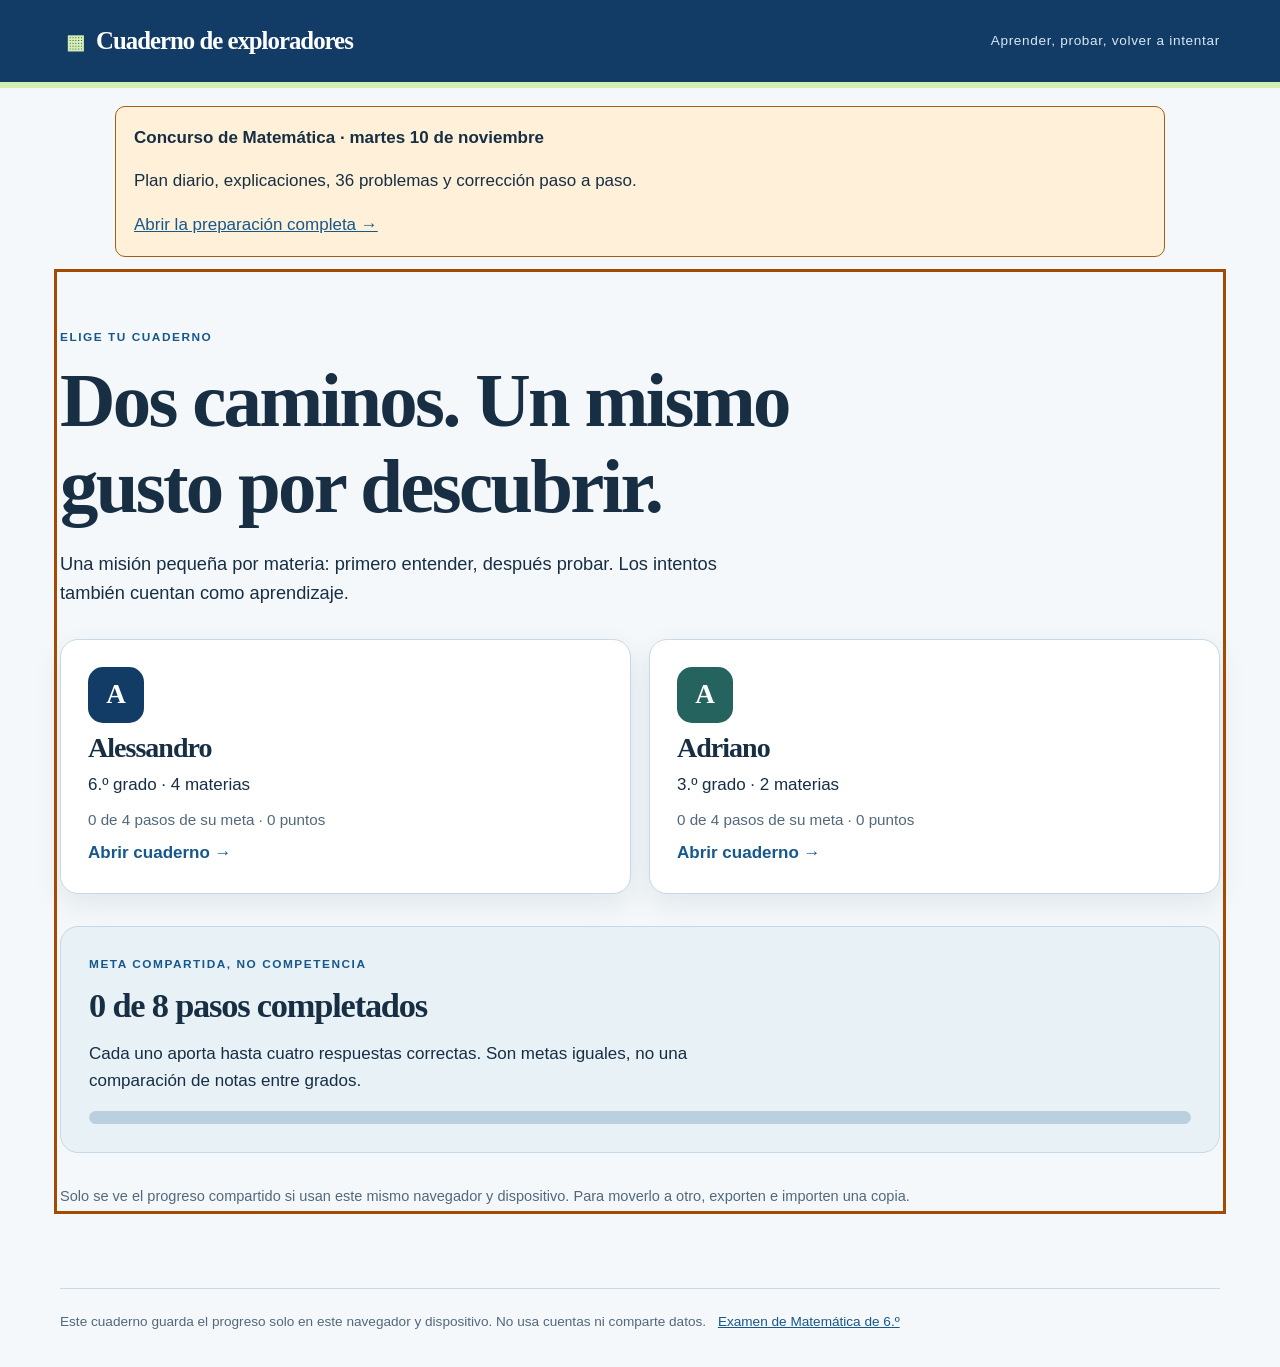
==== commit 8d04b823: "feat(math): add complete contest preparation and equivalent-answer grading" ====
--- a/index.html
+++ b/index.html
@@ -11,7 +11,7 @@
 <body>
   <a class="skip" href="#main">Ir al contenido</a>
   <header class="masthead"><div class="wrap masthead-inner"><button id="home" class="brand">Cuaderno<span> de exploradores</span></button><span class="mast-note">Aprender, probar, volver a intentar</span></div></header>
-  <main id="main" class="wrap" tabindex="-1"></main>
+  <aside class="notice" style="margin:18px auto;max-width:1050px;padding:18px"><strong>Concurso de Matemática · martes 10 de noviembre</strong><p>Plan diario, explicaciones, 36 problemas y corrección paso a paso.</p><a href="activities/preparacion-concurso.html">Abrir la preparación completa →</a></aside><main id="main" class="wrap" tabindex="-1"></main>
   <footer class="wrap footer">Este cuaderno guarda el progreso solo en este navegador y dispositivo. No usa cuentas ni comparte datos. <a href="activities/matematica-6to.html">Examen de Matemática de 6.º</a></footer>
   <input id="import-file" type="file" accept="application/json,.json" hidden>
 </body>
